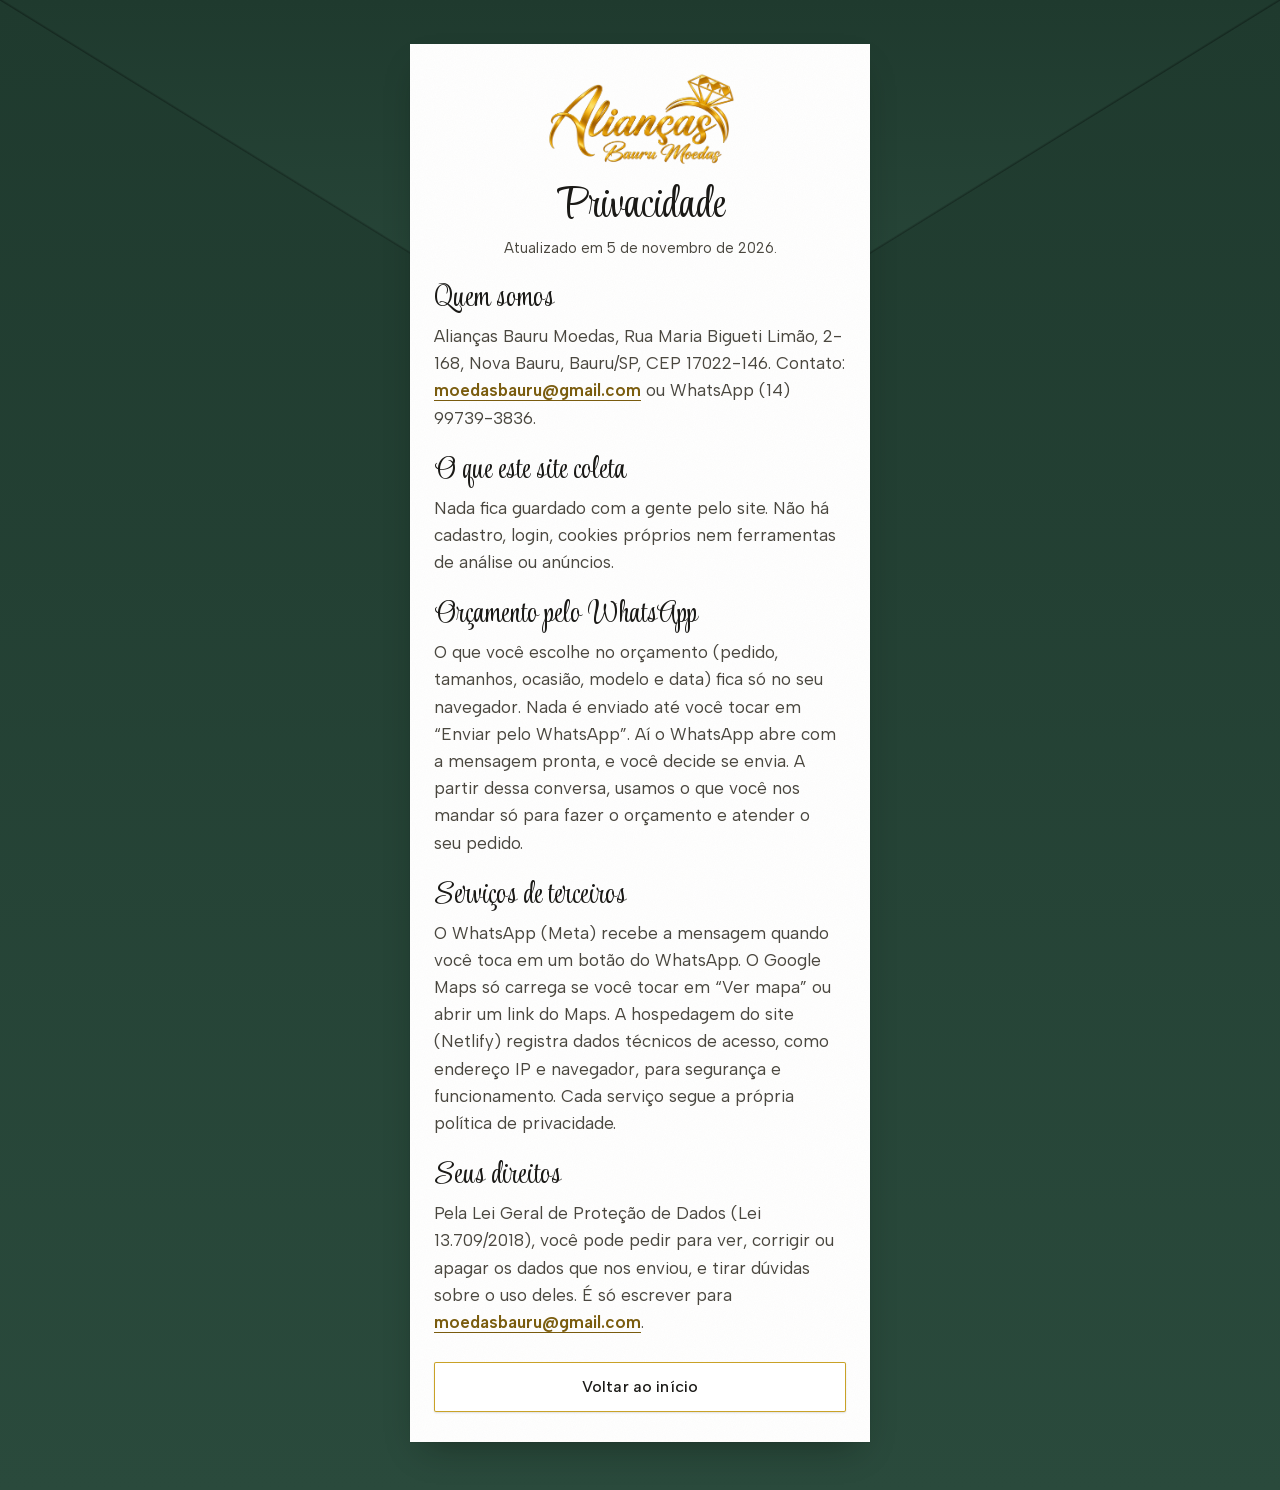
==== public/privacidade.html @ b0b26403 "Site e página do Instagram da Alianças Bauru Moedas - Site institucional (index.html) e página da bi" ====
<!doctype html>
<html lang="pt-BR">
<head>
<meta charset="utf-8">
<meta name="viewport" content="width=device-width,initial-scale=1">
<title>Privacidade | Alianças Bauru Moedas</title>
<meta name="description" content="Como a Alianças Bauru Moedas trata os seus dados neste site.">
<meta name="theme-color" content="#1F3A2E">
<link rel="icon" href="img/logo.png">
<script src="inicio.js?v=7"></script>
<link rel="stylesheet" href="style.css?v=7">
</head>
<body class="links">
<main class="box">
  <article class="politica cartao">
    <a href="index.html"><img class="logo" src="img/logo.png" alt="Alianças Bauru Moedas" width="460" height="230"></a>
    <h1>Privacidade</h1>
    <p class="atualizado">Atualizado em 5 de novembro de 2026.</p>

    <h2>Quem somos</h2>
    <p>Alianças Bauru Moedas, Rua Maria Bigueti Limão, 2-168, Nova Bauru, Bauru/SP, CEP 17022-146. Contato: <a href="mailto:moedasbauru@gmail.com">moedasbauru@gmail.com</a> ou WhatsApp (14) 99739-3836.</p>

    <h2>O que este site coleta</h2>
    <p>Nada fica guardado com a gente pelo site. Não há cadastro, login, cookies próprios nem ferramentas de análise ou anúncios.</p>

    <h2>Orçamento pelo WhatsApp</h2>
    <p>O que você escolhe no orçamento (pedido, tamanhos, ocasião, modelo e data) fica só no seu navegador. Nada é enviado até você tocar em “Enviar pelo WhatsApp”. Aí o WhatsApp abre com a mensagem pronta, e você decide se envia. A partir dessa conversa, usamos o que você nos mandar só para fazer o orçamento e atender o seu pedido.</p>

    <h2>Serviços de terceiros</h2>
    <p>O WhatsApp (Meta) recebe a mensagem quando você toca em um botão do WhatsApp. O Google Maps só carrega se você tocar em “Ver mapa” ou abrir um link do Maps. A hospedagem do site (Netlify) registra dados técnicos de acesso, como endereço IP e navegador, para segurança e funcionamento. Cada serviço segue a própria política de privacidade.</p>

    <h2>Seus direitos</h2>
    <p>Pela Lei Geral de Proteção de Dados (Lei 13.709/2018), você pode pedir para ver, corrigir ou apagar os dados que nos enviou, e tirar dúvidas sobre o uso deles. É só escrever para <a href="mailto:moedasbauru@gmail.com">moedasbauru@gmail.com</a>.</p>

    <a class="btn linha" href="index.html">Voltar ao início</a>
  </article>
</main>
</body>
</html>
---- public/style.css ----
/* Alianças Bauru Moedas — suíte de convite */
/* Fontes hospedadas no próprio site (licença SIL OFL 1.1; ver fonts/LICENCA.txt) */
@font-face{font-family:"Style Script";font-style:normal;font-weight:400;font-display:swap;src:url("fonts/style-script-latin.woff2") format("woff2");unicode-range:U+0000-00FF,U+0131,U+0152-0153,U+02BB-02BC,U+02C6,U+02DA,U+02DC,U+0304,U+0308,U+0329,U+2000-206F,U+20AC,U+2122,U+2191,U+2193,U+2212,U+2215,U+FEFF,U+FFFD}
@font-face{font-family:"Style Script";font-style:normal;font-weight:400;font-display:swap;src:url("fonts/style-script-latin-ext.woff2") format("woff2");unicode-range:U+0100-02BA,U+02BD-02C5,U+02C7-02CC,U+02CE-02D7,U+02DD-02FF,U+1D00-1DBF,U+1E00-1E9F,U+1EF2-1EFF,U+2020,U+20A0-20AB,U+20AD-20C4,U+2113,U+2C60-2C7F,U+A720-A7FF}
@font-face{font-family:"Albert Sans";font-style:normal;font-weight:400 600;font-display:swap;src:url("fonts/albert-sans-latin.woff2") format("woff2");unicode-range:U+0000-00FF,U+0131,U+0152-0153,U+02BB-02BC,U+02C6,U+02DA,U+02DC,U+0304,U+0308,U+0329,U+2000-206F,U+20AC,U+2122,U+2191,U+2193,U+2212,U+2215,U+FEFF,U+FFFD}
@font-face{font-family:"Albert Sans";font-style:normal;font-weight:400 600;font-display:swap;src:url("fonts/albert-sans-latin-ext.woff2") format("woff2");unicode-range:U+0100-02BA,U+02BD-02C5,U+02C7-02CC,U+02CE-02D7,U+02DD-02FF,U+1D00-1DBF,U+1E00-1E9F,U+1EF2-1EFF,U+2020,U+20A0-20AB,U+20AD-20C4,U+2113,U+2C60-2C7F,U+A720-A7FF}
@property --c1{syntax:"<color>";inherits:true;initial-value:#1F3A2E}
@property --c2{syntax:"<color>";inherits:true;initial-value:#2A4A3C}

:root{
  --verde:#1F3A2E; --verde-2:#2A4A3C; --verde-fundo:#15291F; --forro:#2C4F40;
  --vellum-claro:#EEF0EA; --algodao-papel:#F7F7F3; --salvia-clara:#D3DCCD;
  --salvia:#B3C2AC; --salvia-2:#A7B7A0; --musgo:#A9BAA4; --musgo-2:#9DAF97;
  --algodao:#FFFFFF;
  --foil:#C9A227; --foil-alto:#D3AE35; --foil-baixo:#B8921C; --ouro-texto:#7A5C0E;
  --tinta:#1B1A17; --tinta-2:#4A473F; --linha:#DCD6C4;
  --serif:"Style Script","Brush Script MT",cursive;
  --sans:"Albert Sans",system-ui,sans-serif;
  --sombra:0 1px 1px rgba(20,30,24,.10),0 16px 34px -14px rgba(10,20,14,.45);
  --sombra-alta:0 2px 2px rgba(20,30,24,.10),0 26px 44px -16px rgba(10,20,14,.5);
  --c1:#1F3A2E; --c2:#2A4A3C;
  transition:--c1 .7s cubic-bezier(.2,.7,.2,1),--c2 .7s cubic-bezier(.2,.7,.2,1);
}
*{box-sizing:border-box;margin:0}
html{scroll-behavior:smooth;-webkit-text-size-adjust:100%;scroll-padding-top:16px}
body{font-family:var(--sans);color:var(--tinta);background:var(--verde);line-height:1.6;-webkit-font-smoothing:antialiased;font-size:1.0625rem}
img{max-width:100%;display:block}
a{color:inherit;text-underline-offset:4px;text-decoration-thickness:1px}
p{text-wrap:pretty}
h1,h2,h3{font-family:var(--serif);font-weight:400;line-height:1.15;text-wrap:balance;letter-spacing:0}
/* o traço do T da Style Script cobre o acento do ó: desenha o acento acima do traço */
.acento{position:relative;display:inline-block}
.acento::after{content:"";position:absolute;left:.2em;top:.05em;width:.075em;height:.19em;background:currentColor;border-radius:.04em;transform:rotate(38deg);transform-origin:50% 100%}
::selection{background:#E4C866;color:var(--tinta)}
:focus-visible{outline:3px solid var(--ouro-texto);outline-offset:3px}
.wrap{max-width:1120px;margin:0 auto;padding:0 20px}
.skip{position:absolute;left:12px;top:-80px;background:var(--tinta);color:#fff;padding:12px 18px;z-index:20;text-decoration:none}
.skip:focus{top:12px}

/* a mesa: o fundo passa de um papel ao outro conforme a rolagem */
html.js body::before{content:"";position:fixed;inset:0;z-index:-1;background:linear-gradient(180deg,var(--c1),var(--c2))}
html.js .papel:not(.envelope){background:transparent!important}
.p-envelope{background:linear-gradient(180deg,var(--verde),var(--verde-2))}
.p-vellum{background:linear-gradient(180deg,var(--vellum-claro),#F6F6F2)}
.p-medio{background:linear-gradient(180deg,var(--salvia),var(--salvia-2))}
.p-claro{background:linear-gradient(180deg,var(--algodao-papel),var(--vellum-claro))}
.p-salvia-clara{background:linear-gradient(180deg,var(--salvia-clara),#C9D3C2)}
.p-musgo{background:linear-gradient(180deg,var(--musgo),var(--musgo-2))}

/* papel de algodão */
.cartao{background-color:var(--algodao);box-shadow:var(--sombra);position:relative;
  background-image:url("data:image/svg+xml,%3Csvg xmlns='http://www.w3.org/2000/svg' width='160' height='160'%3E%3Cfilter id='n'%3E%3CfeTurbulence type='fractalNoise' baseFrequency='.9' numOctaves='2' stitchTiles='stitch'/%3E%3CfeColorMatrix values='0 0 0 0 0.45 0 0 0 0 0.42 0 0 0 0 0.35 0 0 0 .05 0'/%3E%3C/filter%3E%3Crect width='100%25' height='100%25' filter='url(%23n)'/%3E%3C/svg%3E")}
.cartao.resposta-borda{border:1px solid var(--foil);outline:1px solid var(--foil);outline-offset:-6px}

/* botões: dourado chapado, relevo seco ao tocar */
.btn{display:inline-flex;align-items:center;justify-content:center;gap:10px;min-height:50px;padding:14px 26px;font:500 1rem/1.2 var(--sans);letter-spacing:.01em;text-decoration:none;color:var(--tinta);border-radius:2px;text-align:center;
  background-color:var(--foil);box-shadow:0 1px 0 var(--foil-baixo),0 1px 3px rgba(0,0,0,.18);
  transition:background-color .2s,transform .2s,box-shadow .2s}
.btn:hover{background-color:var(--foil-alto);transform:translateY(-1px);box-shadow:0 2px 0 var(--foil-baixo),0 10px 18px -8px rgba(0,0,0,.45)}
.btn:active{background-color:var(--foil-baixo);transform:translateY(1px);box-shadow:inset 0 2px 5px rgba(0,0,0,.3)}
.btn.linha{background-color:var(--algodao);box-shadow:inset 0 0 0 1px var(--foil),0 1px 2px rgba(0,0,0,.12)}
.btn.linha:hover{box-shadow:inset 0 0 0 2px var(--foil),0 8px 18px -10px rgba(0,0,0,.35)}
.btn.linha:active{background-color:#F4F1E6;box-shadow:inset 0 0 0 1px var(--foil),inset 0 2px 5px rgba(0,0,0,.16)}

/* ---------- envelope (abertura) ---------- */
.envelope{position:relative;padding:64px 0 72px;overflow:hidden}
.envelope::before,.links::before{content:"";position:absolute;inset:0 0 auto 0;height:min(44vh,400px);pointer-events:none;
  background:var(--forro) url("img/forro.svg") 0 0/44px 44px;clip-path:polygon(0 0,100% 0,50% 100%)}
.envelope::after,.links::after{content:"";position:absolute;inset:0 0 auto 0;height:min(44vh,400px);pointer-events:none;
  background:linear-gradient(to top right,transparent calc(50% - 1px),rgba(0,0,0,.3) 50%,transparent calc(50% + 2px)) left/50.1% 100% no-repeat,
             linear-gradient(to top left,transparent calc(50% - 1px),rgba(0,0,0,.3) 50%,transparent calc(50% + 2px)) right/50.1% 100% no-repeat}
.envelope .wrap{position:relative;z-index:1;display:grid}
.convite{padding:26px 24px 60px;margin:0 26px 0 -2px;transform:rotate(-2deg);z-index:1}
.convite .logo{width:min(190px,52vw);height:auto;margin-bottom:18px}
.convite h1{font-size:clamp(2.9rem,12.4vw,5.4rem);line-height:1.05}
.convite h1 em{font-style:normal;color:var(--ouro-texto)}
.convite p{margin-top:14px;color:var(--tinta-2);max-width:42ch;font-size:1.02rem}
/* bolso do envelope: o convite sai de dentro dele */
.bolso{position:absolute;z-index:2;left:calc(50% - 50vw);width:100vw;top:var(--bolso-top,100%);bottom:-140px;pointer-events:none;
  background:
    linear-gradient(to top right,transparent calc(50% - 1px),rgba(0,0,0,.26) 50%,rgba(255,255,255,.04) calc(50% + 1px),transparent calc(50% + 2.5px)) left top/50.1% 100% no-repeat,
    linear-gradient(to top left,transparent calc(50% - 1px),rgba(0,0,0,.26) 50%,rgba(255,255,255,.04) calc(50% + 1px),transparent calc(50% + 2.5px)) right top/50.1% 100% no-repeat,
    linear-gradient(180deg,#24443A,var(--verde-2) 60%);
  box-shadow:0 -16px 24px -12px rgba(0,0,0,.5),inset 0 1px 0 rgba(255,255,255,.07)}
html:not(.js) .bolso{display:none}
.faixa{position:relative;z-index:3;margin:-40px -4px 0 26px;padding:12px 16px;transform:rotate(1deg);
  background:rgba(238,241,234,.84);-webkit-backdrop-filter:blur(4px);backdrop-filter:blur(4px);box-shadow:0 10px 24px -14px rgba(0,0,0,.5)}
.faixa ul{list-style:none;padding:0;display:flex;flex-wrap:wrap;gap:2px 0;font-family:var(--serif);font-size:clamp(1.45rem,6vw,2.3rem);line-height:1.25;color:var(--verde)}
.faixa li+li::before{content:"·";margin:0 .4em;color:var(--foil-baixo)}
.faixa a{text-decoration:none;display:inline-block;min-height:32px}.faixa a:hover{text-decoration:underline}
p.faixa{font-family:var(--serif);font-size:clamp(1.3rem,6vw,2.4rem);line-height:1.15;color:var(--verde);text-wrap:balance}
.resposta{position:relative;z-index:4;width:min(88%,400px);margin:20px -2px 0 auto;padding:22px 22px 20px;transform:rotate(1.8deg)}
.resposta .titulo{font-family:var(--serif);font-size:clamp(2.1rem,9vw,2.8rem);line-height:1.1}
.resposta .btn{margin-top:14px;width:100%}
.resposta small{display:block;margin-top:10px;font-size:.9rem;color:var(--tinta-2)}
.resposta small a{white-space:nowrap}
@media(min-width:900px){
  .envelope{padding:96px 0 120px;min-height:min(94vh,860px);display:flex;flex-direction:column;justify-content:center}
  .envelope .wrap{width:100%;grid-template-columns:repeat(12,1fr);align-items:start}
  .envelope .convite{grid-column:1/8;grid-row:1;margin:0;padding:44px 48px 80px}
  .envelope .convite h1{font-size:clamp(3.9rem,5.3vw,5.1rem)}
  .envelope .convite p{font-size:1.1rem}
  .envelope .resposta{grid-column:8/13;grid-row:1;align-self:end;width:auto;margin:0 0 -70px 28px;padding:30px}
  .envelope .faixa{grid-column:2/8;grid-row:2;margin:-50px 0 0;padding:16px 28px}
  .envelope p.faixa{font-size:2.15rem}
}
@supports (animation-timeline:view()){
  @media(prefers-reduced-motion:no-preference){
    .envelope .convite{animation:sai-do-envelope linear both;animation-timeline:view();animation-range:exit 0% exit 70%}
    .envelope .resposta{animation:resposta-sobe linear both;animation-timeline:view();animation-range:exit 0% exit 80%}
    .envelope .faixa{animation:faixa-desliza linear both;animation-timeline:view();animation-range:exit 0% exit 80%}
  }
}
@keyframes sai-do-envelope{from{transform:rotate(-2deg)}to{transform:translateY(-90px) rotate(-4.5deg)}}
@keyframes resposta-sobe{from{transform:rotate(1.8deg)}to{transform:translateY(-34px) rotate(3.5deg)}}
@keyframes faixa-desliza{from{transform:rotate(1deg)}to{transform:translateX(-26px) rotate(-.5deg)}}

/* ---------- seções ---------- */
section{padding:96px 0 88px;position:relative}
.titulo-secao{font-size:clamp(2.7rem,9.6vw,4.3rem);max-width:15ch}
.linha-fina{color:var(--tinta-2);max-width:46ch;margin-top:14px}
.p-medio .linha-fina,.p-musgo .linha-fina{color:var(--tinta)}
@media(max-width:899px){section{padding:76px 0 68px}.final{padding:90px 0 96px}}

/* modelos: cartões de modelo */
.modelos-topo{display:grid;gap:4px}
@media(min-width:900px){.modelos-topo{grid-template-columns:7fr 5fr;align-items:end;gap:40px}.modelos-topo .linha-fina{justify-self:end;text-align:right}}
.grid{display:grid;grid-template-columns:repeat(4,1fr);gap:26px;margin-top:48px;padding:12px 4px 24px}
.card{display:flex;flex-direction:column;transition:transform .35s cubic-bezier(.2,.7,.2,1),box-shadow .35s}
.card:nth-child(1){transform:rotate(-1.4deg)}
.card:nth-child(2){transform:rotate(1deg) translateY(30px)}
.card:nth-child(3){transform:rotate(-.6deg)}
.card:nth-child(4){transform:rotate(1.5deg) translateY(30px)}
.card:hover,.card:focus-within{transform:rotate(0) translateY(-6px);box-shadow:var(--sombra-alta)}
.card:active{transform:rotate(0) translateY(1px);box-shadow:0 1px 1px rgba(20,30,24,.12),0 6px 14px -10px rgba(10,20,14,.4),inset 0 2px 6px rgba(0,0,0,.08);transition-duration:.12s}
.card .foto{margin:12px 12px 0;background:var(--vellum-claro);position:relative;overflow:hidden}
.card .foto img{display:block;width:100%;height:auto;aspect-ratio:1/1;object-fit:cover}
.lacre{position:absolute;right:10px;top:10px;width:54px;height:54px;border-radius:50%;display:grid;place-items:center;
  font:400 1.45rem/1 var(--serif);color:var(--tinta);background-color:var(--foil);
  box-shadow:inset 0 0 0 4px var(--foil),inset 0 0 0 5px rgba(27,26,23,.35),0 6px 12px -4px rgba(0,0,0,.45);
  opacity:0;transform:scale(.6) rotate(-20deg);transition:opacity .25s,transform .35s cubic-bezier(.2,.8,.2,1)}
.card:hover .lacre,.card:focus-within .lacre,.card.em-foco .lacre{opacity:1;transform:scale(1) rotate(-8deg)}
.card .corpo{padding:16px 20px 18px;display:flex;flex-direction:column;flex:1}
.card h3{font-size:2.5rem}
.card p{color:var(--tinta-2);font-size:.95rem;margin:4px 0 8px;flex:1}
.card .pedir{width:100%;min-height:46px;padding:11px 16px;font-size:.95rem;margin-top:6px}
.mais{margin-top:40px}
@media(max-width:899px){
  .grid{grid-template-columns:none;grid-auto-flow:column;grid-auto-columns:78%;overflow-x:auto;scroll-snap-type:x mandatory;scroll-padding-inline:20px;
    margin:36px -20px 0;padding:14px 20px 34px;gap:18px;overscroll-behavior-x:contain;scrollbar-width:thin;scrollbar-color:var(--foil) transparent}
  .card{scroll-snap-align:start}
  .card:nth-child(2),.card:nth-child(4){transform:rotate(1deg)}
}

/* como é feito: cartão de programação */
.programa-wrap{display:grid;gap:36px}
.programa{padding:30px 26px;margin-right:10px;transform:rotate(-.8deg);counter-reset:passo}
.programa ol{list-style:none;padding:0;display:grid}
.programa li{display:grid;grid-template-columns:38px 1fr;gap:2px 14px;padding:18px 0;border-top:1px solid var(--linha)}
.programa li:first-child{border-top:0;padding-top:4px}
.programa li::before{counter-increment:passo;content:counter(passo);grid-row:1/3;font:400 2.9rem/1 var(--serif);color:var(--ouro-texto)}
.programa h3{font-size:2rem}
.programa p{color:var(--tinta-2);font-size:.98rem}
@media(min-width:900px){
  .programa-wrap{grid-template-columns:5fr 7fr;gap:64px;align-items:start}
  .programa{padding:40px 48px;margin:12px 0 0}
  .programa-wrap .intro{position:sticky;top:48px}
}

/* dúvidas: cartão de informações */
.split{display:grid;gap:30px}
.split .intro .btn{margin-top:24px}
.faq{padding:8px 24px;transform:rotate(.6deg)}
details{border-top:1px solid var(--linha)}
details:first-child{border-top:0}
summary{cursor:pointer;list-style:none;padding:18px 34px 18px 0;font-weight:500;font-size:1.05rem;position:relative;min-height:44px}
summary::-webkit-details-marker{display:none}
summary::before,summary::after{content:"";position:absolute;right:6px;top:50%;width:14px;height:1.5px;background:var(--ouro-texto);transition:transform .25s}
summary::after{transform:rotate(90deg)}
details[open] summary::after{transform:rotate(0)}
summary:hover{color:var(--ouro-texto)}
details p{padding:0 0 20px;color:var(--tinta-2);max-width:60ch}
@media(min-width:900px){
  .split{grid-template-columns:5fr 7fr;gap:64px;align-items:start}
  .split .intro{position:sticky;top:48px}
  .faq{padding:14px 40px}
}

/* avaliações: cartões de recado */
.recados{display:grid;grid-template-columns:repeat(auto-fit,minmax(250px,1fr));gap:22px;margin-top:44px}
.recados blockquote{padding:26px 24px 22px;font:400 1.12rem/1.6 var(--sans)}
.recados blockquote:nth-child(1){transform:rotate(-1.2deg)}
.recados blockquote:nth-child(2){transform:rotate(.8deg)}
.recados blockquote:nth-child(3){transform:rotate(-.4deg)}
@media(min-width:900px){.recados blockquote:nth-child(2){transform:rotate(.8deg) translateY(18px)}}
.recados cite{display:block;margin-top:14px;font:400 .9rem var(--sans);color:var(--tinta-2);font-style:normal}

/* loja: cartão de mapa */
.mapa{display:grid;gap:26px;margin-top:40px;padding:26px;transform:rotate(-.5deg)}
.mapa dl{display:grid;gap:18px}
.mapa dt{font:400 1.7rem/1.1 var(--serif);color:var(--ouro-texto)}
.mapa dd{margin:2px 0 0}
.mapa iframe{width:100%;height:280px;border:1px solid var(--linha);filter:saturate(.75)}
.mapa-capa{min-height:280px;display:grid;place-items:center;align-content:center;gap:12px;padding:24px;text-align:center;background:var(--vellum-claro);border:1px solid var(--linha)}
.mapa-capa p{max-width:32ch;color:var(--tinta-2);font-size:.95rem}
.mapa-capa a{color:var(--ouro-texto);font-weight:600;display:inline-flex;align-items:center;min-height:40px}
@media(min-width:900px){.mapa{grid-template-columns:5fr 7fr;gap:44px;padding:40px;align-items:center}.mapa iframe,.mapa-capa{height:360px}}

/* resposta final */
.final{padding:110px 0 120px}
.final .cartao{max-width:620px;margin:0 auto;padding:40px 30px 36px;transform:rotate(-1deg);outline-offset:-8px}
.final h2{font-size:clamp(2.9rem,10.5vw,4.5rem)}
.final p{color:var(--tinta-2);margin:14px 0 24px;max-width:42ch}
footer{background:var(--verde-fundo);color:#C9D3C6;padding:30px 20px 34px;font-size:.9rem;text-align:center}
footer a{color:#E8EDE5}

/* orçamento: cartão de resposta preenchível */
.orcamento-wrap{display:grid;gap:30px}
.orcamento-wrap .intro .linha-fina+.linha-fina{margin-top:10px}
@media(min-width:900px){.orcamento-wrap{grid-template-columns:5fr 7fr;gap:64px;align-items:start}.orcamento-wrap .intro{position:sticky;top:48px}}
.pedido{padding:28px 22px 24px}
@media(min-width:900px){.pedido{padding:42px 44px 34px}}
.pedido fieldset{border:0;padding:0;margin:0 0 26px;min-width:0}
.pedido legend{font-family:var(--serif);font-size:2rem;line-height:1.1;margin-bottom:12px;padding:0}
.opcoes{display:grid;gap:12px}
@media(min-width:520px){.opcoes{grid-template-columns:1fr 1fr}}
.opcao{position:relative;display:block;cursor:pointer}
.opcao input,.chip input{position:absolute;opacity:0;width:1px;height:1px;margin:0}
.opcao span{display:block;height:100%;padding:16px 18px;border:1px solid var(--linha);background:var(--algodao);transition:border-color .2s,box-shadow .2s,transform .2s}
.opcao b{display:block;font-family:var(--serif);font-weight:400;font-size:1.8rem;line-height:1.1}
.opcao small{display:block;font-size:.92rem;color:var(--tinta-2);margin-top:4px}
.opcao:hover span{border-color:var(--foil)}
.opcao input:checked+span{border-color:var(--foil);box-shadow:inset 0 0 0 1px var(--foil),0 10px 20px -14px rgba(0,0,0,.45);transform:translateY(-2px)}
.opcao input:focus-visible+span,.chip input:focus-visible+span{outline:3px solid var(--ouro-texto);outline-offset:3px}
.opcao .lacre{top:-14px;right:-8px;width:46px;height:46px;font-size:1.25rem;font-style:normal}
.opcao input:checked~.lacre{opacity:1;transform:scale(1) rotate(-8deg)}
.chips{display:flex;flex-wrap:wrap;gap:8px}
.chip{position:relative;cursor:pointer}
.chip span{display:inline-flex;align-items:center;min-height:44px;padding:8px 16px;border:1px solid var(--linha);border-radius:2px;background:var(--algodao);font-weight:500;transition:background-color .2s,color .2s,border-color .2s}
.chip:hover span{border-color:var(--foil)}
.chip input:checked+span{background:var(--verde);border-color:var(--verde);color:var(--algodao)}
.campos{display:grid;gap:14px;grid-template-columns:1fr 1fr}
.campos-extra{margin-bottom:22px}
@media(max-width:519px){.campos-extra{grid-template-columns:1fr}}
.campo label{display:block;font-weight:500;font-size:.95rem;margin-bottom:6px}
.campo label em{font-style:normal;font-weight:400;color:var(--tinta-2)}
.campo select,.campo input{width:100%;min-height:48px;padding:10px 12px;font:400 1rem var(--sans);color:var(--tinta);background-color:var(--algodao);border:1px solid var(--linha);border-bottom-color:var(--tinta-2);border-radius:0;-webkit-appearance:none;appearance:none}
.campo select{padding-right:36px;background-image:url("data:image/svg+xml,%3Csvg xmlns='http://www.w3.org/2000/svg' width='12' height='8' viewBox='0 0 12 8'%3E%3Cpath d='M1 1l5 5 5-5' fill='none' stroke='%237A5C0E' stroke-width='1.6'/%3E%3C/svg%3E");background-repeat:no-repeat;background-position:right 12px center}
.campo select:focus-visible,.campo input:focus-visible{outline:3px solid var(--ouro-texto);outline-offset:2px}
.campo input::placeholder{color:#77736A}
.campo select.marcado{animation:marcado 1.6s cubic-bezier(.2,.8,.2,1)}
@keyframes marcado{0%,35%{box-shadow:0 0 0 3px var(--foil)}100%{box-shadow:0 0 0 0 transparent}}
.mensagem{padding:16px 18px;background:var(--vellum-claro);border:1px solid var(--linha)}
.mensagem-rotulo{font-family:var(--serif);font-size:1.5rem;line-height:1.1;margin-bottom:6px}
#previa{white-space:pre-line;font-size:.95rem;color:var(--tinta-2)}
.aviso{margin-top:14px;font-size:.92rem;color:var(--tinta-2)}
.enviar{margin-top:18px}
.enviar .btn{width:100%;min-height:54px;font-size:1.05rem}
.direto{margin-top:20px;padding-top:18px;border-top:1px solid var(--linha);display:grid;gap:10px}
.direto p{font-family:var(--serif);font-size:1.6rem;line-height:1.1}
.direto .btn{width:100%;min-height:52px}
.sem-js{padding:26px}
html.js .sem-js{display:none}
html:not(.js) .pedido{display:none}

/* ---------- /links: página do Instagram ---------- */
.links{min-height:100vh;background:linear-gradient(180deg,var(--verde),var(--verde-2));padding:44px 16px 48px;position:relative;overflow-x:hidden}
.links .box{position:relative;z-index:1;max-width:460px;margin:0 auto;display:grid;gap:22px}
.links .apresentacao{text-align:center;padding:30px 24px 28px;transform:rotate(-1deg)}
.links .apresentacao .logo{width:min(250px,66vw);height:auto;margin:0 auto 18px}
.links .apresentacao h1{font-size:clamp(2.2rem,9.4vw,2.9rem);line-height:1.08}
.links .apresentacao h1 em{font-style:normal;color:var(--ouro-texto)}
.links .apresentacao p{margin:12px auto 0;color:var(--tinta-2);max-width:32ch}
.links .apresentacao .btn{margin-top:22px;width:100%;min-height:56px;font-size:1.08rem}
.links p.faixa{margin:-6px 12px 0;padding:10px 16px;text-align:center;transform:rotate(1deg);font-size:clamp(1.3rem,6vw,1.8rem)}
.links section{padding:0}
.links #orcamento{scroll-margin-top:16px}
.links .titulo-cartao{font-family:var(--serif);font-size:2.4rem;line-height:1.05}
.links .dica{margin:8px 0 22px;font-size:.95rem;color:var(--tinta-2)}
.links .titulo-verde{font-family:var(--serif);font-size:2.5rem;color:var(--vellum-claro);text-align:center;margin:12px 0 16px}
.links .catalogo{display:grid;grid-template-columns:1fr 1fr;gap:14px}
.links .mini{display:flex;flex-direction:column}
.links .mini:nth-child(odd){transform:rotate(-1deg)}
.links .mini:nth-child(even){transform:rotate(1deg)}
.links .mini .foto{margin:8px 8px 0;overflow:hidden;background:var(--vellum-claro)}
.links .mini img{display:block;width:100%;height:auto;aspect-ratio:1/1;object-fit:cover}
.links .mini .corpo{padding:10px 10px 12px;display:grid;gap:8px;flex:1;align-content:space-between}
.links .mini h3{font-size:2.1rem;text-align:center}
.links .mini .btn{width:100%;min-height:46px;padding:8px 10px;font-size:1rem}
.links .catalogo-completo{display:flex;width:100%;margin-top:16px}
.links .acao{text-align:center;padding:22px 20px;transform:rotate(-.6deg)}
.links .acao .titulo{font-family:var(--serif);font-size:2rem;line-height:1.1;margin-bottom:12px}
.links .acao .btn{width:100%}
.links .endereco{margin:2px 10px 0;padding:14px 18px;text-align:center;background:rgba(238,241,234,.9);color:var(--verde);transform:rotate(.6deg);box-shadow:0 10px 24px -14px rgba(0,0,0,.5);font-size:.98rem;line-height:1.45}
.links .endereco a{color:var(--verde);font-weight:600;display:inline-flex;align-items:center;min-height:40px}

/* página de privacidade */
.politica{padding:28px 24px 30px}
.politica .logo{width:min(190px,52vw);height:auto;margin:0 auto 14px}
.politica h1{font-size:2.8rem;text-align:center}
.politica .atualizado{text-align:center;color:var(--tinta-2);font-size:.92rem;margin:4px 0 8px}
.politica h2{font-size:1.9rem;margin:22px 0 6px}
.politica p{color:var(--tinta-2);max-width:62ch}
.politica a:not(.btn){color:var(--ouro-texto);font-weight:600}
.politica .btn{width:100%;margin-top:26px}

@media(prefers-reduced-motion:reduce){*{transition:none!important;animation:none!important;scroll-behavior:auto!important}}
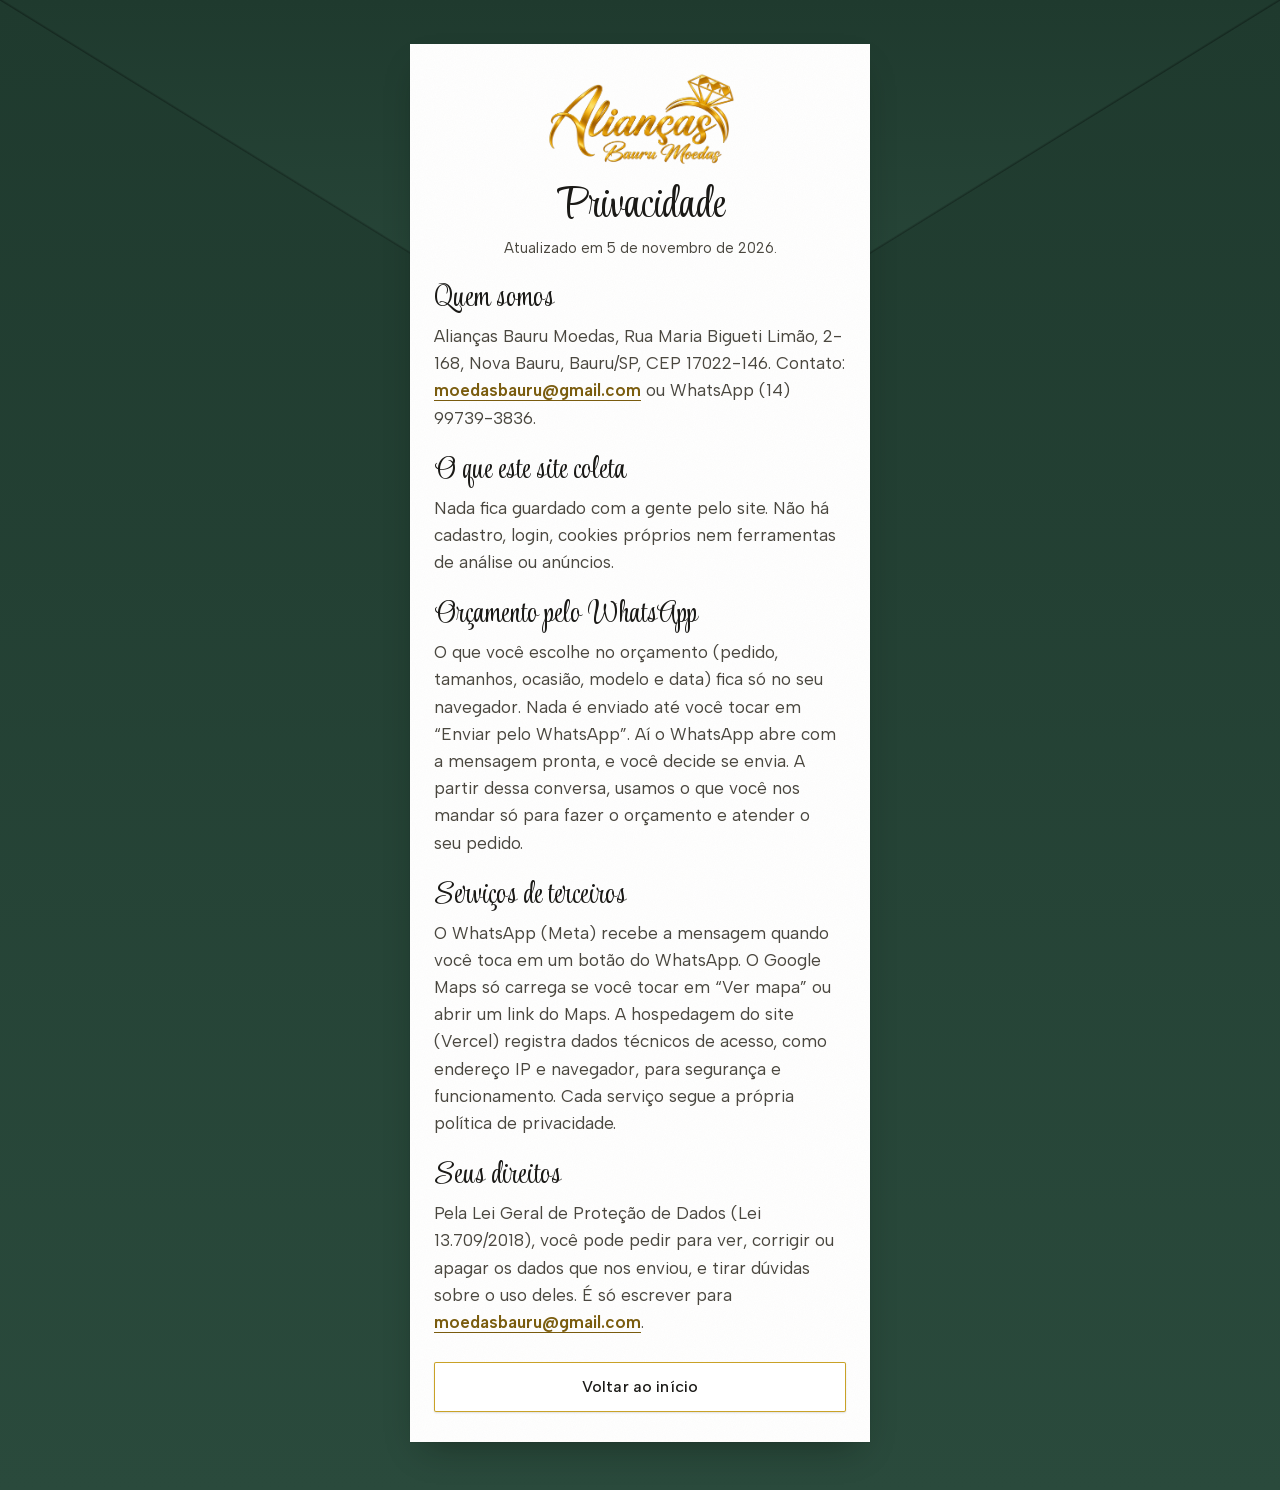
==== commit 1ec25c70: "Muda a hospedagem para a Vercel - vercel.json: publica só public/, sem build, com os mesmos cabeçalh" ====
--- a/public/privacidade.html
+++ b/public/privacidade.html
@@ -27,7 +27,7 @@
     <p>O que você escolhe no orçamento (pedido, tamanhos, ocasião, modelo e data) fica só no seu navegador. Nada é enviado até você tocar em “Enviar pelo WhatsApp”. Aí o WhatsApp abre com a mensagem pronta, e você decide se envia. A partir dessa conversa, usamos o que você nos mandar só para fazer o orçamento e atender o seu pedido.</p>
 
     <h2>Serviços de terceiros</h2>
-    <p>O WhatsApp (Meta) recebe a mensagem quando você toca em um botão do WhatsApp. O Google Maps só carrega se você tocar em “Ver mapa” ou abrir um link do Maps. A hospedagem do site (Netlify) registra dados técnicos de acesso, como endereço IP e navegador, para segurança e funcionamento. Cada serviço segue a própria política de privacidade.</p>
+    <p>O WhatsApp (Meta) recebe a mensagem quando você toca em um botão do WhatsApp. O Google Maps só carrega se você tocar em “Ver mapa” ou abrir um link do Maps. A hospedagem do site (Vercel) registra dados técnicos de acesso, como endereço IP e navegador, para segurança e funcionamento. Cada serviço segue a própria política de privacidade.</p>
 
     <h2>Seus direitos</h2>
     <p>Pela Lei Geral de Proteção de Dados (Lei 13.709/2018), você pode pedir para ver, corrigir ou apagar os dados que nos enviou, e tirar dúvidas sobre o uso deles. É só escrever para <a href="mailto:moedasbauru@gmail.com">moedasbauru@gmail.com</a>.</p>
